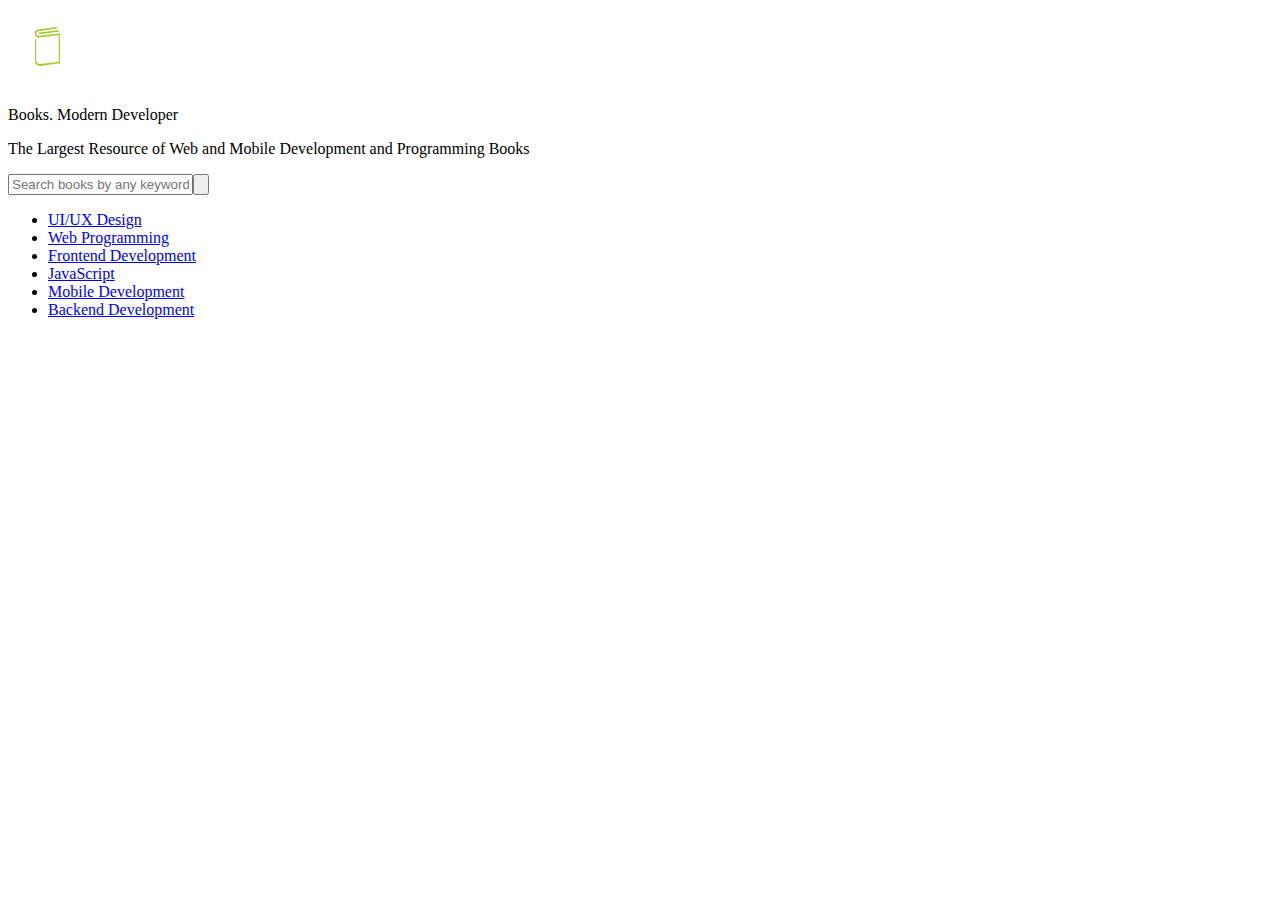
==== index.html @ 2bef48db "Upload images folder with search PNG, update index.html with header section, and fill header.css" ====
<!DOCTYPE html>
<html>
<head>
	<meta charset="utf-8">
	<title>Books.Modern Developer</title>
	<link rel="stylesheet" type="text/css" href="main.css">
	<link href='https://fonts.googleapis.com/css?family=Roboto:400,100,300,500,700,300italic|Roboto+Slab:400,300,700,100' rel='stylesheet' type='text/css'>
</head>
<body>
	<div id="header">
		<div id="header-group">
			<div class="header-content" id="logo">
				<img src="images/books.MD_logo_icon.png">
			</div>
			<div class="header-content" id="logo-text">
				<p id="mo-dev"><span>Books. </span>Modern Developer</p>
				<p>The Largest Resource of Web and Mobile Development and Programming Books</p>
			</div>
			<div  id="search-form">
				<form action="#" method="POST">
					<input type="text" name="" placeholder="Search books by any keyword or title..."><input type="submit" name="" value="">
				</form>
			</div>
		</div>
	</div>

	<nav>
		<ul>
			<li><a href="#a">UI/UX Design</a></li>
			<li><a href="#b">Web Programming</a></li>
			<li><a href="#c">Frontend Development</a></li>
			<li><a href="#">JavaScript</a></li>
			<li><a href="#d">Mobile Development</a></li>
			<li><a href="#e">Backend Development</a></li>
		</ul>
	</nav>
	
  <div id="cards"></div>
  <div id="footer"></div>
</body>
</html>
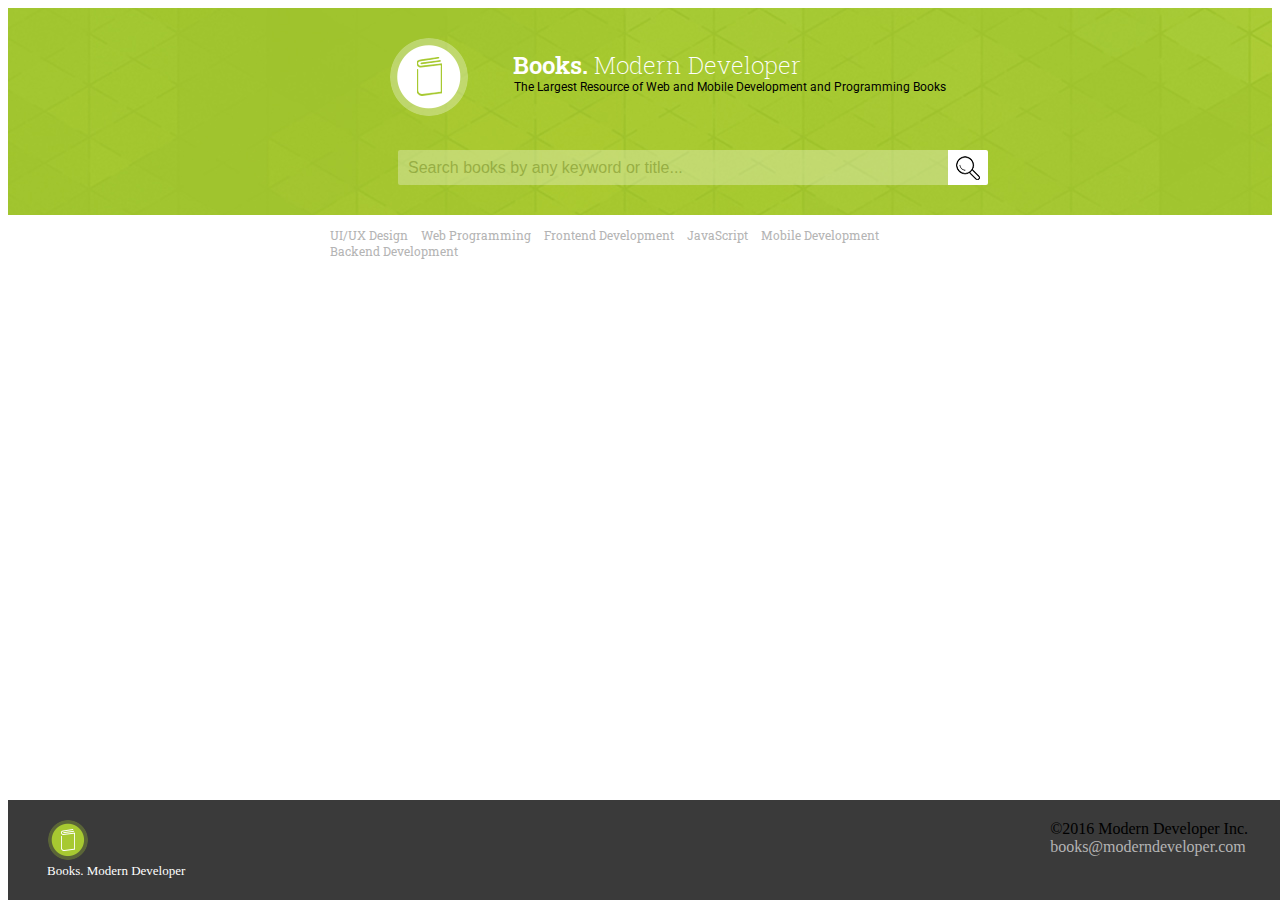
==== commit ac546f31: "Fixed brwoser display quirks in #tagline" ====
--- a/index.html
+++ b/index.html
@@ -3,39 +3,50 @@
 <head>
 	<meta charset="utf-8">
 	<title>Books.Modern Developer</title>
-	<link rel="stylesheet" type="text/css" href="main.css">
+	<link rel="stylesheet" type="text/css" href="header.css">
+	<link rel="stylesheet" type="text/css" href="footer.css">
 	<link href='https://fonts.googleapis.com/css?family=Roboto:400,100,300,500,700,300italic|Roboto+Slab:400,300,700,100' rel='stylesheet' type='text/css'>
 </head>
 <body>
-	<div id="header">
-		<div id="header-group">
-			<div class="header-content" id="logo">
-				<img src="images/books.MD_logo_icon.png">
-			</div>
-			<div class="header-content" id="logo-text">
-				<p id="mo-dev"><span>Books. </span>Modern Developer</p>
-				<p>The Largest Resource of Web and Mobile Development and Programming Books</p>
-			</div>
-			<div  id="search-form">
-				<form action="#" method="POST">
-					<input type="text" name="" placeholder="Search books by any keyword or title..."><input type="submit" name="" value="">
-				</form>
-			</div>
+	<div id="head-bkgd">
+		<div id="logo-and-text">
+			<img src="images/books.MD_logo_icon.png" id="logo">
+			<p id="title">
+				<span class="books">Books. </span>Modern Developer
+			</p>
+			<p id="tagline">The Largest Resource of Web and Mobile Development and Programming Books
+			</p>
 		</div>
+
+		<form action="#" method="POST">
+			<input type="text" name="" placeholder="Search books by any keyword or title..."><button></button>	
+		</form>
 	</div>
 
 	<nav>
 		<ul>
-			<li><a href="#a">UI/UX Design</a></li>
-			<li><a href="#b">Web Programming</a></li>
-			<li><a href="#c">Frontend Development</a></li>
+			<li><a href="#">UI/UX Design</a></li>
+			<li><a href="#">Web Programming</a></li>
+			<li><a href="#">Frontend Development</a></li>
 			<li><a href="#">JavaScript</a></li>
-			<li><a href="#d">Mobile Development</a></li>
-			<li><a href="#e">Backend Development</a></li>
+			<li><a href="#">Mobile Development</a></li>
+			<li><a href="#">Backend Development</a></li>
 		</ul>
 	</nav>
-	
-  <div id="cards"></div>
-  <div id="footer"></div>
+
+  	<div id="cards"></div>
+
+ 	<div id="footer">
+  		<div id="footer-left">
+  			<img src="images/books.MD_footer_logo_icon.png" id="foot-logo">
+  			<p><span class="books">Books. </span>Modern Developer</p>
+  		</div>
+
+  		<p id="footer-right">
+  			&copy;2016 Modern Developer Inc.<br>
+  			<a href="mailto:books@moderndeveloper.com">books@moderndeveloper.com</a>
+  		</p>
+  	</div>
+  </div>
 </body>
 </html>
--- a/header.css
+++ b/header.css
@@ -0,0 +1,146 @@
+body{
+	position: relative;
+}
+
+#head-bkgd{
+	background-image: url('images/books_header_bg.jpg');
+	position: relative;
+}
+
+#logo-and-text{
+	width: 500px;
+	margin: 0 auto;
+
+}
+
+#logo{
+	margin-top: 30px;
+}
+
+#title{
+	display: inline-block;
+	font-family: 'Roboto Slab', serif;
+	font-size: 24px;
+	font-weight: 200;
+	color: #fff;
+
+	position: absolute;
+	top: 17px;
+	left: 505px;
+}
+
+#title span{
+	font-weight: 600;
+}
+
+#tagline{
+	display: inline-block;
+	font-family: 'Roboto', sans-serif;
+	font-size: 12px;
+	position: absolute;
+	top: 60px;
+	left: 506px;
+}
+
+input[type="text"]{
+	box-sizing: border-box;
+	width: 550px;
+	height: 35px;
+
+	border: none;
+	border-top-left-radius: 2px;
+	border-bottom-left-radius: 2px;
+	opacity: .3;
+
+	margin-top: 30px;
+	padding-left: 10px;
+	margin-left: 390px;
+	margin-right: 0;
+	margin-bottom: 30px;
+
+	font-family: 'Ubuntu', sans-serif;
+	font-size: 16px;
+}
+
+button{
+	box-sizing: border-box;
+	width: 40px;
+	height: 35px;
+	background-color: #fff;
+	background-image: url('images/search.png');
+	background-repeat: no-repeat;
+	background-position: center;
+	color: #adcc35;
+
+	border: none;
+	border-top-right-radius: 2px;
+	border-bottom-right-radius: 2px;
+
+	/*This line corrects the issue where the button goes one way in Chrome and the other in Firefox*/
+	position: absolute;
+	bottom: 30px
+}
+
+nav{
+	width: 700px;
+	margin: 0 auto;
+	font-family: 'Roboto Slab', serif;
+	font-size: 12px;
+}
+
+li{
+	display: inline-block;
+	margin-right: 10px;
+}
+
+a{
+	text-decoration: none;
+	color: rgb(180, 180, 180);
+}
+
+a:hover{
+	color: DodgerBlue;
+}
+
+a:focus{
+	color: rgb(166, 200, 51);
+}
+
+#footer{
+	background-color: rgb(58, 58, 58);
+	height: 100px;
+	width: 100%;
+	position: fixed;
+	bottom: 0;
+	margin: 0;
+	max-width: 1350px;
+}
+
+#footer-left{
+	float: left;
+	margin-left: 40px;
+	margin-top: 20px;
+}
+
+#footer-left > p{
+	margin-left: -1px;
+	margin-top: -1px;
+	color: #fff;
+	font-size: 13px;
+}
+
+#foot-logo{
+	
+}
+
+#footer-right{
+	float: right;
+	margin-right: 40px;
+	margin-top: 20px;
+}
+
+#footer-right:hover{
+	color: rgb(100, 100, 100);
+}
+
+
--- a/footer.css
+++ b/footer.css
@@ -0,0 +1 @@
+
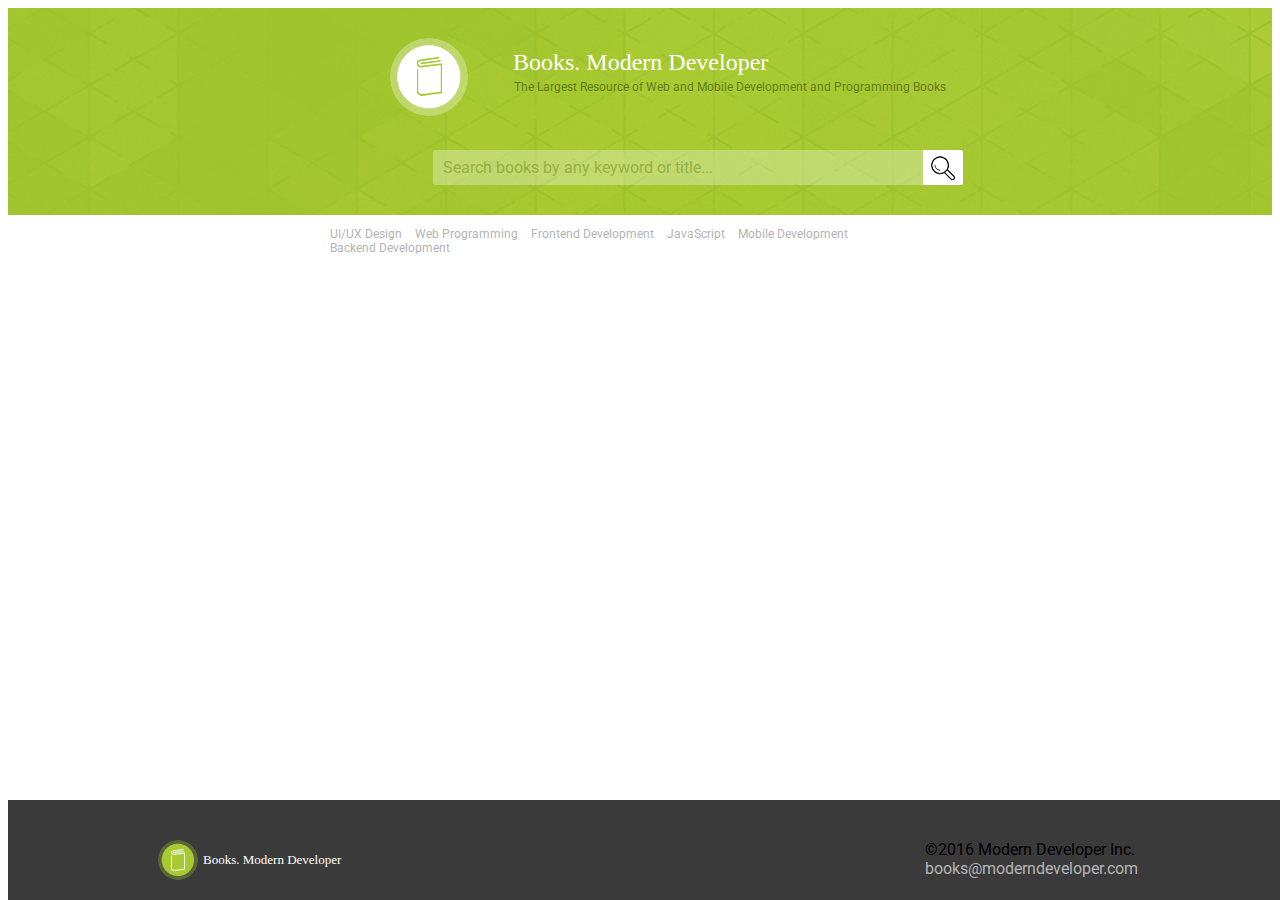
==== commit cfcb34b1: "Fixed browser display quirks for Firefox and Chrome in #tagline" ====
--- a/index.html
+++ b/index.html
@@ -12,7 +12,7 @@
 		<div id="logo-and-text">
 			<img src="images/books.MD_logo_icon.png" id="logo">
 			<p id="title">
-				<span class="books">Books. </span>Modern Developer
+				<span class="light">Books. </span><span class="heavy">Modern Developer</span>
 			</p>
 			<p id="tagline">The Largest Resource of Web and Mobile Development and Programming Books
 			</p>
@@ -39,7 +39,7 @@
  	<div id="footer">
   		<div id="footer-left">
   			<img src="images/books.MD_footer_logo_icon.png" id="foot-logo">
-  			<p><span class="books">Books. </span>Modern Developer</p>
+  			<p><span class="heavy">Books. </span><span class="light">Modern Developer</span></p>
   		</div>
 
   		<p id="footer-right">
--- a/header.css
+++ b/header.css
@@ -10,7 +10,6 @@
 #logo-and-text{
 	width: 500px;
 	margin: 0 auto;
-
 }
 
 #logo{
@@ -19,7 +18,7 @@
 
 #title{
 	display: inline-block;
-	font-family: 'Roboto Slab', serif;
+	font-family: 'Rockwell', serif;
 	font-size: 24px;
 	font-weight: 200;
 	color: #fff;
@@ -30,13 +29,14 @@
 }
 
 #title span{
-	font-weight: 600;
+	font-weight: 500;
 }
 
 #tagline{
 	display: inline-block;
 	font-family: 'Roboto', sans-serif;
 	font-size: 12px;
+	opacity: 0.4;
 	position: absolute;
 	top: 60px;
 	left: 506px;
@@ -44,7 +44,7 @@
 
 input[type="text"]{
 	box-sizing: border-box;
-	width: 550px;
+	width: 490px;
 	height: 35px;
 
 	border: none;
@@ -54,12 +54,13 @@
 
 	margin-top: 30px;
 	padding-left: 10px;
-	margin-left: 390px;
+	margin-left: 425px;
 	margin-right: 0;
 	margin-bottom: 30px;
 
-	font-family: 'Ubuntu', sans-serif;
+	font-family: 'Roboto', sans-serif;
 	font-size: 16px;
+	color: rgb(58, 58, 58);
 }
 
 button{
@@ -84,7 +85,7 @@
 nav{
 	width: 700px;
 	margin: 0 auto;
-	font-family: 'Roboto Slab', serif;
+	font-family: 'Roboto', serif;
 	font-size: 12px;
 }
 
@@ -117,16 +118,25 @@
 }
 
 #footer-left{
+	width: 300px;
 	float: left;
-	margin-left: 40px;
-	margin-top: 20px;
+	margin-left: 150px;
+	margin-top: 40px;
+	position: relative;
 }
 
 #footer-left > p{
-	margin-left: -1px;
-	margin-top: -1px;
+	display: inline-block;
 	color: #fff;
 	font-size: 13px;
+	position: absolute;
+	top: -1px;
+	left: 45px;
+	font-family: 'Rockwell', serif;
+}
+
+.class{
+	font-weight: 200;
 }
 
 #foot-logo{
@@ -135,8 +145,9 @@
 
 #footer-right{
 	float: right;
-	margin-right: 40px;
-	margin-top: 20px;
+	margin-right: 150px;
+	margin-top: 40px;
+	font-family: 'Roboto', sans-serif;
 }
 
 #footer-right:hover{
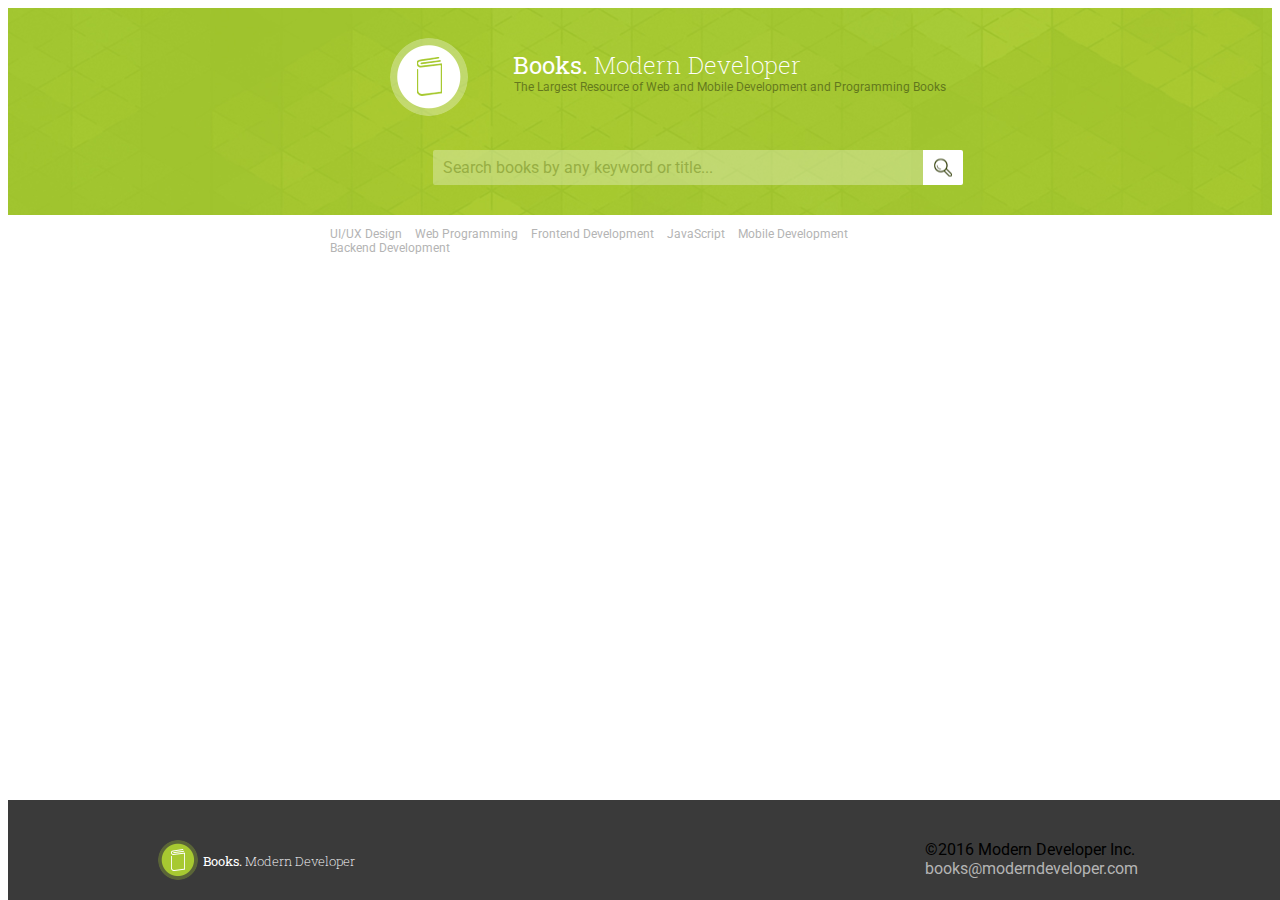
==== commit 83ec92e6: "Add index.html complete with header and footer sections" ====
--- a/index.html
+++ b/index.html
@@ -12,7 +12,7 @@
 		<div id="logo-and-text">
 			<img src="images/books.MD_logo_icon.png" id="logo">
 			<p id="title">
-				<span class="light">Books. </span><span class="heavy">Modern Developer</span>
+				<span class="heavy">Books. </span><span class="light">Modern Developer</span>
 			</p>
 			<p id="tagline">The Largest Resource of Web and Mobile Development and Programming Books
 			</p>
--- a/header.css
+++ b/header.css
@@ -4,6 +4,7 @@
 
 #head-bkgd{
 	background-image: url('images/books_header_bg.jpg');
+	background-size: contain;
 	position: relative;
 }
 
@@ -18,9 +19,8 @@
 
 #title{
 	display: inline-block;
-	font-family: 'Rockwell', serif;
+	font-family: 'Roboto Slab';
 	font-size: 24px;
-	font-weight: 200;
 	color: #fff;
 
 	position: absolute;
@@ -28,8 +28,12 @@
 	left: 505px;
 }
 
-#title span{
-	font-weight: 500;
+.heavy{
+	font-weight: 400;
+}
+
+.light{
+	font-weight: 200;
 }
 
 #tagline{
@@ -132,15 +136,11 @@
 	position: absolute;
 	top: -1px;
 	left: 45px;
-	font-family: 'Rockwell', serif;
+	font-family: 'Roboto Slab', serif;
 }
 
 .class{
 	font-weight: 200;
-}
-
-#foot-logo{
-	
 }
 
 #footer-right{
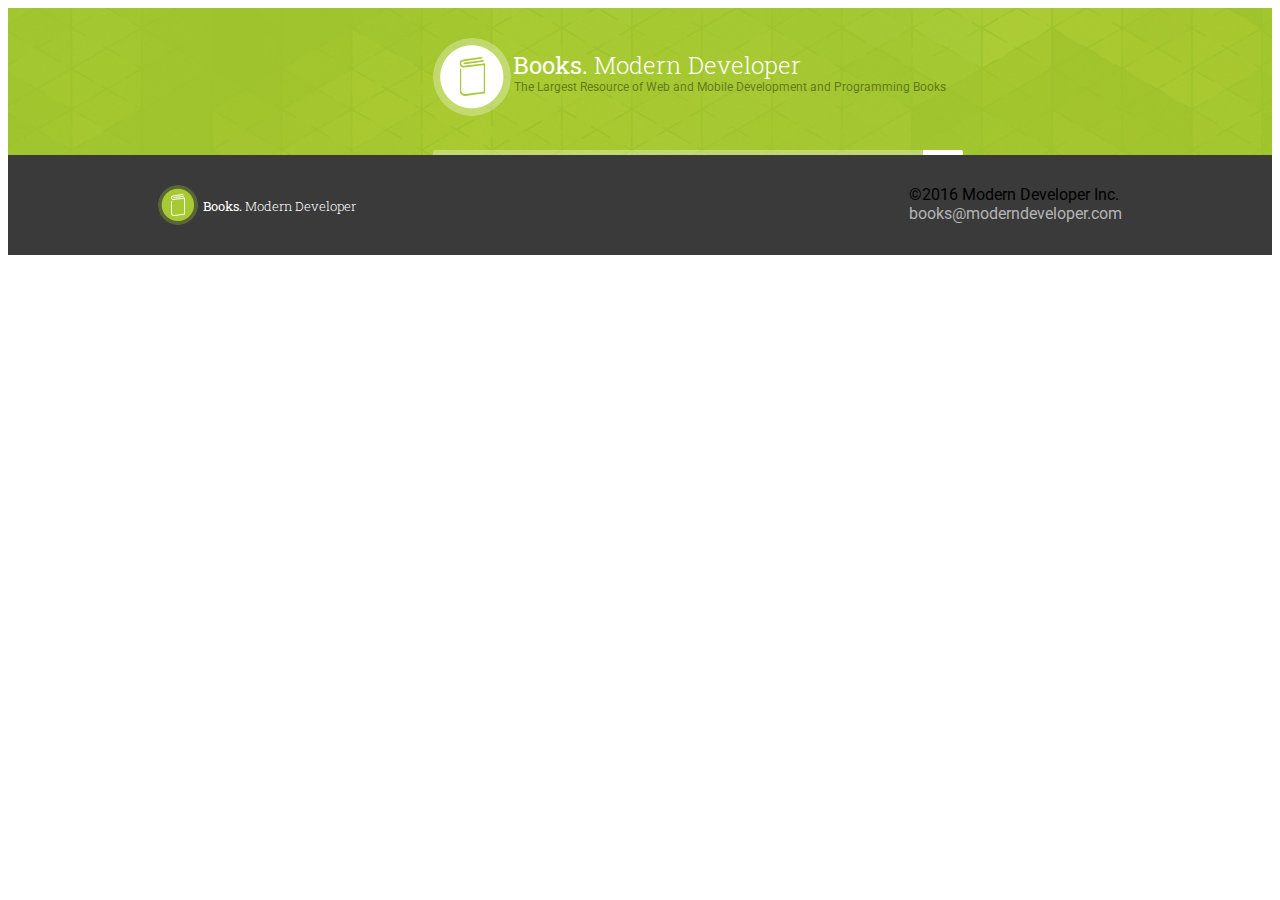
==== commit 6065f581: "Fixed shifting book, button issues, footer max-width" ====
--- a/index.html
+++ b/index.html
@@ -9,17 +9,18 @@
 </head>
 <body>
 	<div id="head-bkgd">
-		<div id="logo-and-text">
+		<div id="envelope">
 			<img src="images/books.MD_logo_icon.png" id="logo">
 			<p id="title">
-				<span class="heavy">Books. </span><span class="light">Modern Developer</span>
+			<span class="heavy">Books. </span><span class="light">Modern Developer</span>
 			</p>
 			<p id="tagline">The Largest Resource of Web and Mobile Development and Programming Books
-			</p>
+				</p>
 		</div>
 
 		<form action="#" method="POST">
-			<input type="text" name="" placeholder="Search books by any keyword or title..."><button></button>	
+			<!-- I've chosen to use an id for then button here.-->
+			<input type="text" name="" placeholder="Search books by any keyword or title..."><button id="search-button"></button>	
 		</form>
 	</div>
 
--- a/header.css
+++ b/header.css
@@ -15,6 +15,7 @@
 
 #logo{
 	margin-top: 30px;
+	margin-left: 425px;
 }
 
 #title{
@@ -33,7 +34,7 @@
 }
 
 .light{
-	font-weight: 200;
+	font-weight: 300;
 }
 
 #tagline{
@@ -67,7 +68,7 @@
 	color: rgb(58, 58, 58);
 }
 
-button{
+#search-button{
 	box-sizing: border-box;
 	width: 40px;
 	height: 35px;
@@ -111,47 +112,3 @@
 	color: rgb(166, 200, 51);
 }
 
-#footer{
-	background-color: rgb(58, 58, 58);
-	height: 100px;
-	width: 100%;
-	position: fixed;
-	bottom: 0;
-	margin: 0;
-	max-width: 1350px;
-}
-
-#footer-left{
-	width: 300px;
-	float: left;
-	margin-left: 150px;
-	margin-top: 40px;
-	position: relative;
-}
-
-#footer-left > p{
-	display: inline-block;
-	color: #fff;
-	font-size: 13px;
-	position: absolute;
-	top: -1px;
-	left: 45px;
-	font-family: 'Roboto Slab', serif;
-}
-
-.class{
-	font-weight: 200;
-}
-
-#footer-right{
-	float: right;
-	margin-right: 150px;
-	margin-top: 40px;
-	font-family: 'Roboto', sans-serif;
-}
-
-#footer-right:hover{
-	color: rgb(100, 100, 100);
-}
-
-
--- a/footer.css
+++ b/footer.css
@@ -1 +1,46 @@
+#footer{
+	background-color: rgb(58, 58, 58);
+	height: 100px;
+	width: 100%;
+	position: absolute;
+	bottom: 0;
+	margin-top: 30px;
+	/*I'm changing the width to a percentage so it doesn't stretch when window is reduced.*/
+	width: 100%;
+}
 
+#footer-left{
+	width: 300px;
+	float: left;
+	margin-left: 150px;
+	margin-top: 30px;
+	position: relative;
+}
+
+#footer-left > p{
+	display: inline-block;
+	color: #fff;
+	font-size: 13px;
+	position: absolute;
+	top: -1px;
+	left: 45px;
+	font-family: 'Roboto Slab', serif;
+}
+
+.class{
+	font-weight: 200;
+}
+
+#footer-right{
+	float: right;
+	margin-right: 150px;
+	margin-top: 30px;
+	font-family: 'Roboto', sans-serif;
+}
+
+#footer-right:hover{
+	color: rgb(100, 100, 100);
+}
+
+
+
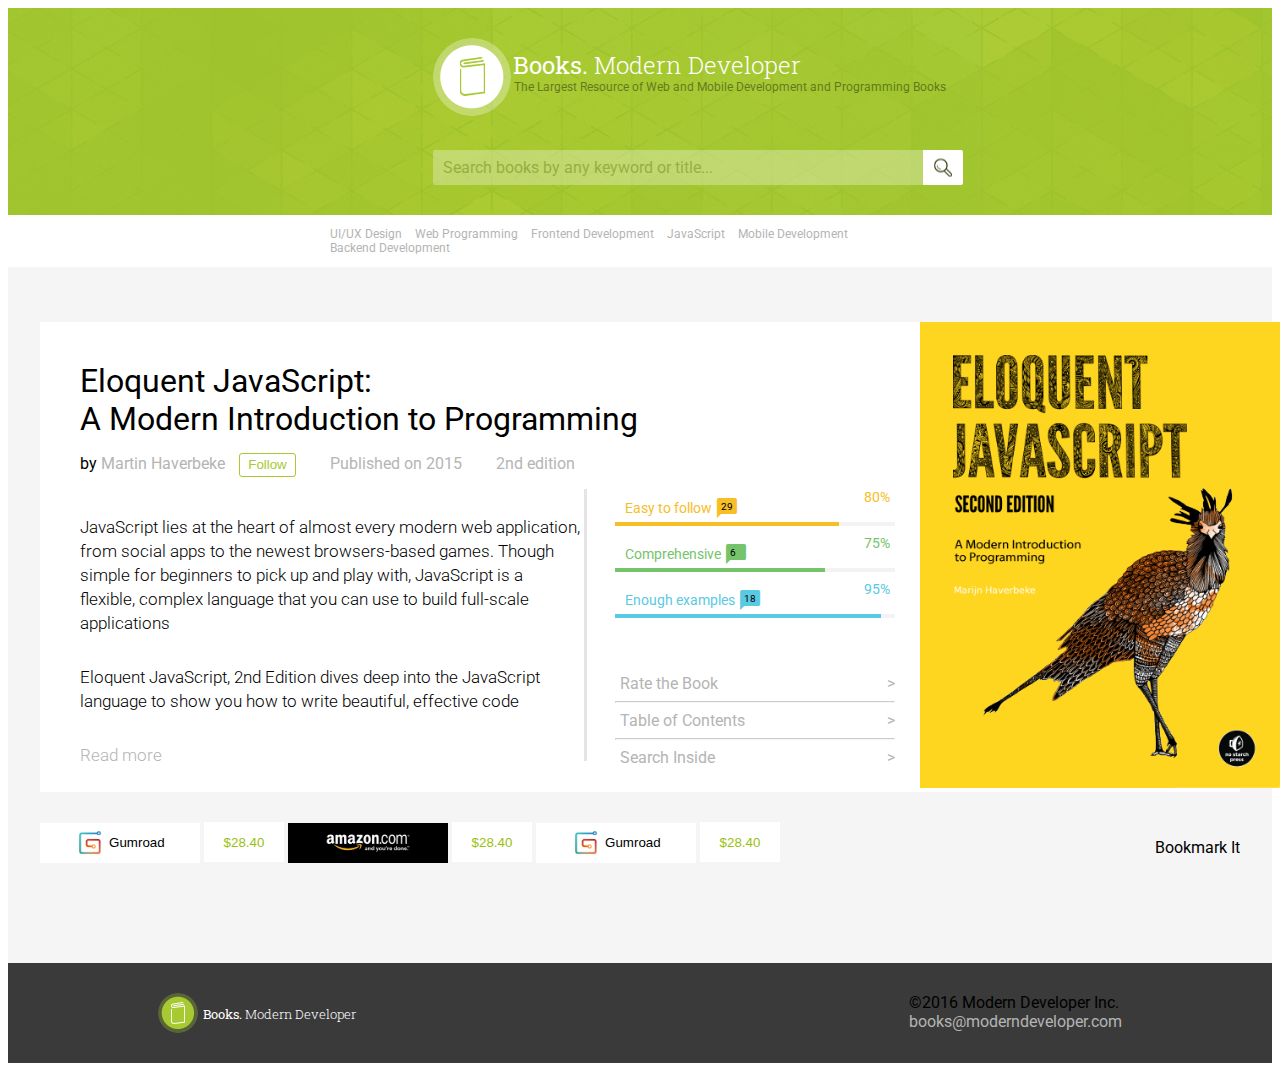
==== commit 34cc91b4: "Updated progress" ====
--- a/index.html
+++ b/index.html
@@ -4,8 +4,10 @@
 	<meta charset="utf-8">
 	<title>Books.Modern Developer</title>
 	<link rel="stylesheet" type="text/css" href="header.css">
+	<link rel="stylesheet" type="text/css" href="cards.css">
 	<link rel="stylesheet" type="text/css" href="footer.css">
 	<link href='https://fonts.googleapis.com/css?family=Roboto:400,100,300,500,700,300italic|Roboto+Slab:400,300,700,100' rel='stylesheet' type='text/css'>
+	<link href="https://fonts.googleapis.com/icon?family=Material+Icons" rel="stylesheet">
 </head>
 <body>
 	<div id="head-bkgd">
@@ -20,7 +22,7 @@
 
 		<form action="#" method="POST">
 			<!-- I've chosen to use an id for then button here.-->
-			<input type="text" name="" placeholder="Search books by any keyword or title..."><button id="search-button"></button>	
+			<input type="text" name="" placeholder="Search books by any keyword or title..."><button id="search-button"></button>
 		</form>
 	</div>
 
@@ -35,7 +37,96 @@
 		</ul>
 	</nav>
 
-  	<div id="cards"></div>
+  <div id="cards">
+		<div class="card-container">
+      <div class="card">
+        <div class="info">
+          <h1 class="book-title">Eloquent JavaScript:<br>A Modern Introduction to Programming</h1>
+          <div class="book-info">
+            <p class="book-author">by <a href="#">Martin Haverbeke</a></p>
+            <button type="button" class="follow">Follow</button>
+            <p class="book-date">Published on 2015</p>
+            <p class="book-edition">2nd edition</p>
+          </div>
+          <div class="book-details">
+            <div class="book-description">
+              <p>JavaScript lies at the heart of almost every modern web application, from social apps to the newest browsers-based games. Though simple for beginners to pick up and play with, JavaScript is a flexible, complex language that you can use to build full-scale applications</p>
+              <p>Eloquent JavaScript, 2nd Edition dives deep into the JavaScript language to show you how to write beautiful, effective code</p>
+              <a href="#">Read more</a>
+            </div>
+            <div class="vertical-line"></div>
+            <div class="book-additional-info">
+              <div class="book-ratings">
+                <div class="rating">
+                  <div class="rating-title">
+                    <p class="rating-name yellowish">Easy to follow</p>
+                    <div class="rating-marker"><i class="material-icons yellowish">chat_bubble</i><span>29</span></div>
+                    <p class="rating-pct yellowish">80%</p>
+                  </div>
+                  <div class="rating-line-yellow"></div>
+                  <div class="rating-line-grey"></div>
+                </div>
+								<div class="rating">
+                  <div class="rating-title">
+                    <p class="rating-name reddish">Comprehensive</p>
+                    <div class="rating-marker"><i class="material-icons reddish">chat_bubble</i><span>6</span></div>
+                    <p class="rating-pct reddish">75%</p>
+                  </div>
+                  <div class="rating-line-red"></div>
+                  <div class="rating-line-grey"></div>
+                </div>
+								<div class="rating">
+                  <div class="rating-title">
+                    <p class="rating-name blueish">Enough examples</p>
+                    <div class="rating-marker"><i class="material-icons blueish">chat_bubble</i><span>18</span></div>
+                    <p class="rating-pct blueish">95%</p>
+                  </div>
+                  <div class="rating-line-blue"></div>
+                  <div class="rating-line-grey"></div>
+                </div>
+              </div>
+              <div class="book-links">
+                <div class="link">
+                  <a href="#"><span class="link-name">Rate the Book</span><span class="link-arrow">></span></a>
+									<hr>
+									<a href="#"><span class="link-name">Table of Contents</span><span class="link-arrow">></span></a>
+									<hr>
+									<a href="#"><span class="link-name">Search Inside</span><span class="link-arrow">></span></a>
+                </div>
+              </div>
+            </div>
+          </div>
+        </div>
+        <img class="book-img" src="images/eloquent.png">
+      </div>
+      <div class="buttons">
+        <div class="buy-button-div">
+          <button type="button" class="buy-button gumroad">
+						<img src="images/gumroad.jpg">
+						<p>Gumroad</p>
+					</button>
+          <button type="button" class="price-tag">$28.40</button>
+        </div>
+				<div class="buy-button-div">
+          <button type="button" class="buy-button amazon">
+						<img src="images/amazon.png">
+					</button>
+          <button type="button" class="price-tag">$28.40</button>
+        </div>
+				<div class="buy-button-div">
+          <button type="button" class="buy-button gumroad">
+						<img src="images/gumroad.jpg">
+						<p>Gumroad</p>
+					</button>
+          <button type="button" class="price-tag">$28.40</button>
+        </div>
+        <div class="bookmark-button">
+          <div class="bookmark-icon"></div>
+          <p>Bookmark It</p>
+        </div>
+      </div>
+    </div>
+	</div>
 
  	<div id="footer">
   		<div id="footer-left">
--- a/cards.css
+++ b/cards.css
@@ -0,0 +1,239 @@
+#cards {
+  font-family: Roboto;
+  background-color: #F5F5F5;
+  padding-top: 55px;
+  padding-bottom: 200px;
+}
+
+.card-container {
+  width: 1200px;
+  margin-left: auto;
+  margin-right: auto;
+}
+
+.card {
+  background-color: white;
+  height: 470px;
+}
+
+.info {
+  width: 840px;
+  float: left;
+  margin-left: 40px;
+  margin-top: 40px;
+}
+
+.book-img {
+  position: absolute;
+  width: 360px;
+  float: right;
+}
+
+.book-title {
+  margin: 0;
+  font-size: 32px;
+  font-weight: 400;
+}
+
+.book-info > * {
+  display: inline-block;
+}
+
+.follow {
+  margin-left: 10px;
+  background-color: white;
+  height: 24px;
+  width: 57px;
+  border-radius: 3px;
+  color: #A7C931;
+  border: 1px solid #A7C931;
+}
+
+.book-date,
+.book-edition {
+  color: #B5B5B5;
+  margin-left: 30px;
+}
+
+.book-details > * {
+  display: inline-block;
+}
+
+.book-description {
+  width: 500px;
+  font-size: 1.08rem;
+  line-height: 1.5rem;
+  font-weight: 300;
+}
+
+.book-description > * {
+  margin-bottom: 30px;
+}
+
+.vertical-line {
+  width: 1px;
+  border: 1px solid #E5E5E5;
+  height: 270px;
+  background-color: #E5E5E5;
+}
+
+.book-additional-info {
+  position: relative;
+  margin-left: 24px;
+  height: 270px;
+  width: 280px;
+  vertical-align: top;
+}
+
+.yellowish {
+  color: #F7BE26;
+}
+
+.reddish {
+  color: #75C36A;
+}
+
+.blueish {
+  color: #5AC9E3;
+}
+
+.book-ratings {
+  height: 50%;
+}
+
+.rating {
+  margin-bottom: 5px;
+}
+
+.rating-title > * {
+  display: inline-block;
+  margin: 0;
+}
+
+.rating-title {
+  padding-left: 10px;
+  padding-right: 5px;
+  margin-bottom: 5px;
+  font-family: Roboto;
+  font-size: 0.9rem;
+}
+
+.rating-marker i {
+  position: relative;
+  top: 7px;
+}
+
+.rating-marker span {
+  position: relative;
+  font-size: 0.6rem;
+  left: -18px;
+  top: -3px;
+}
+
+.rating-pct {
+  float: right;
+}
+
+.rating-line-yellow {
+  position: relative;
+  height: 4px;
+  width: 80%;
+  background-color: #F7BE26;
+  z-index: 2;
+}
+
+.rating-line-red {
+  position: relative;
+  height: 4px;
+  width: 75%;
+  background-color: #75C36A;
+  z-index: 2;
+}
+
+.rating-line-blue {
+  position: relative;
+  height: 4px;
+  width: 95%;
+  background-color: #5AC9E3;
+  z-index: 2;
+}
+
+.rating-line-grey {
+  position: relative;
+  top: -4px;
+  height: 4px;
+  width: 100%;
+  background-color: #F3F3F3;
+  z-index: 1;
+}
+
+.book-links {
+  position: relative;
+  top: 50px;
+}
+
+.link a {
+  padding-left: 5px;
+  padding-right: 5px;
+}
+
+.link hr {
+  opacity: 0.5;
+}
+
+.link-arrow {
+  float: right;
+}
+
+.buttons > * {
+  display: inline-block;
+}
+
+.buttons {
+  margin-top: 30px;
+}
+
+.bookmark-button {
+  float: right;
+}
+
+.buy-button-div > * {
+  display: inline;
+}
+
+.buy-button {
+  width: 160px;
+  height: 40px;
+  border: 0px;
+}
+
+.buy-button > * {
+  display: inline-block;
+  vertical-align: middle;
+}
+
+.buy-button img {
+  height: 30px;
+}
+
+.buy-button p {
+  margin: 0;
+}
+
+.price-tag {
+  color: #98C10B;
+  background-color: white;
+  width: 80px;
+  height: 40px;
+  border: 0px;
+}
+
+.gumroad {
+  background-color: white;
+}
+
+.amazon {
+  background-color: black;
+  width: 160px;
+  height: 40px;
+}
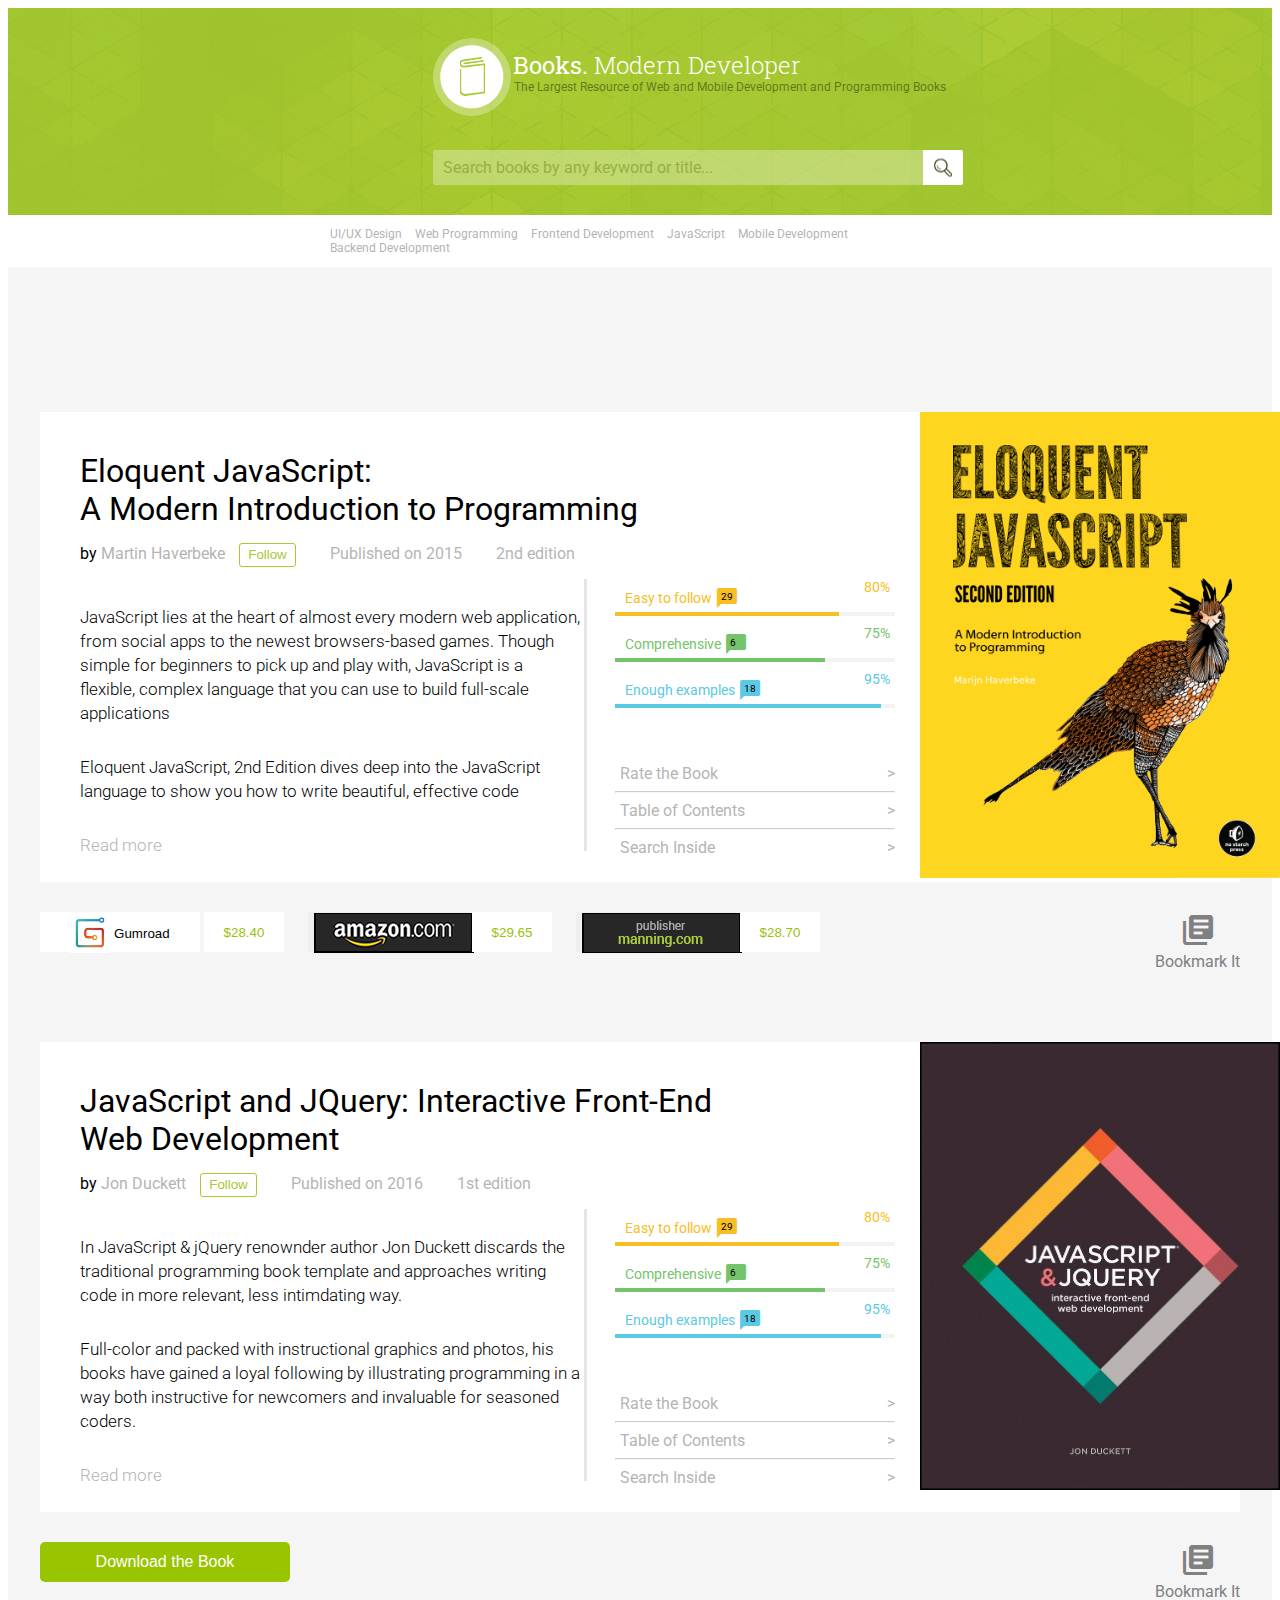
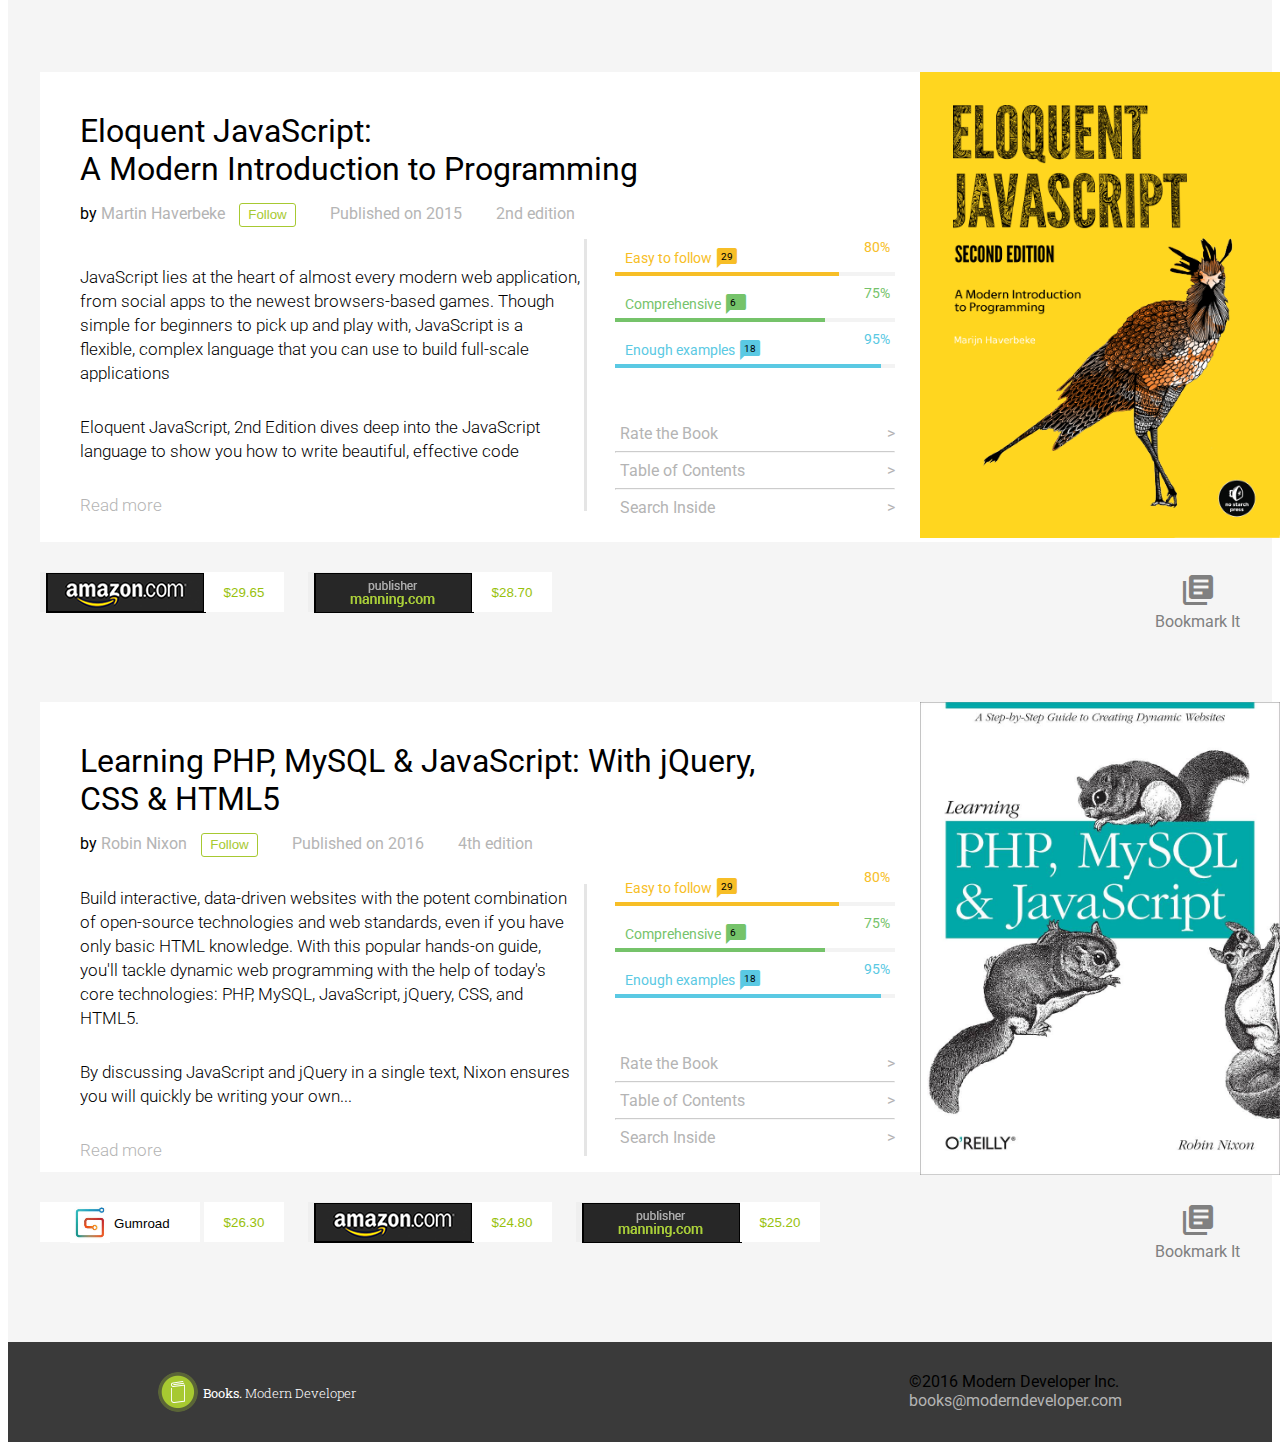
==== commit 481d0f18: "Finished the cards" ====
--- a/index.html
+++ b/index.html
@@ -111,21 +111,262 @@
           <button type="button" class="buy-button amazon">
 						<img src="images/amazon.png">
 					</button>
-          <button type="button" class="price-tag">$28.40</button>
-        </div>
-				<div class="buy-button-div">
-          <button type="button" class="buy-button gumroad">
-						<img src="images/gumroad.jpg">
-						<p>Gumroad</p>
-					</button>
-          <button type="button" class="price-tag">$28.40</button>
+          <button type="button" class="price-tag">$29.65</button>
+        </div>
+				<div class="buy-button-div">
+          <button type="button" class="buy-button manning">
+						<img src="images/manning.png">
+					</button>
+          <button type="button" class="price-tag">$28.70</button>
         </div>
         <div class="bookmark-button">
-          <div class="bookmark-icon"></div>
+          <div class="bookmark-icon"><i class="material-icons">library_books</i></div>
           <p>Bookmark It</p>
         </div>
       </div>
     </div>
+
+		<div class="card-container">
+      <div class="card">
+        <div class="info">
+          <h1 class="book-title">JavaScript and JQuery: Interactive Front-End<br>Web Development</h1>
+          <div class="book-info">
+            <p class="book-author">by <a href="#">Jon Duckett</a></p>
+            <button type="button" class="follow">Follow</button>
+            <p class="book-date">Published on 2016</p>
+            <p class="book-edition">1st edition</p>
+          </div>
+          <div class="book-details">
+            <div class="book-description">
+              <p>In JavaScript & jQuery renownder author Jon Duckett discards the traditional programming book template and approaches writing code in more relevant, less intimdating way.</p>
+              <p>Full-color and packed with instructional graphics and photos, his books have gained a loyal following by illustrating programming in a way both instructive for newcomers and invaluable for seasoned coders.</p>
+              <a href="#">Read more</a>
+            </div>
+            <div class="vertical-line"></div>
+            <div class="book-additional-info">
+              <div class="book-ratings">
+                <div class="rating">
+                  <div class="rating-title">
+                    <p class="rating-name yellowish">Easy to follow</p>
+                    <div class="rating-marker"><i class="material-icons yellowish">chat_bubble</i><span>29</span></div>
+                    <p class="rating-pct yellowish">80%</p>
+                  </div>
+                  <div class="rating-line-yellow"></div>
+                  <div class="rating-line-grey"></div>
+                </div>
+								<div class="rating">
+                  <div class="rating-title">
+                    <p class="rating-name reddish">Comprehensive</p>
+                    <div class="rating-marker"><i class="material-icons reddish">chat_bubble</i><span>6</span></div>
+                    <p class="rating-pct reddish">75%</p>
+                  </div>
+                  <div class="rating-line-red"></div>
+                  <div class="rating-line-grey"></div>
+                </div>
+								<div class="rating">
+                  <div class="rating-title">
+                    <p class="rating-name blueish">Enough examples</p>
+                    <div class="rating-marker"><i class="material-icons blueish">chat_bubble</i><span>18</span></div>
+                    <p class="rating-pct blueish">95%</p>
+                  </div>
+                  <div class="rating-line-blue"></div>
+                  <div class="rating-line-grey"></div>
+                </div>
+              </div>
+              <div class="book-links">
+                <div class="link">
+                  <a href="#"><span class="link-name">Rate the Book</span><span class="link-arrow">></span></a>
+									<hr>
+									<a href="#"><span class="link-name">Table of Contents</span><span class="link-arrow">></span></a>
+									<hr>
+									<a href="#"><span class="link-name">Search Inside</span><span class="link-arrow">></span></a>
+                </div>
+              </div>
+            </div>
+          </div>
+        </div>
+        <img class="book-img" src="images/duckett.jpg">
+      </div>
+      <div class="buttons">
+				<div class="buy-button-div">
+          <button type="button" class="download">Download the Book</button>
+        </div>
+        <div class="bookmark-button">
+          <div class="bookmark-icon"><i class="material-icons">library_books</i></div>
+          <p>Bookmark It</p>
+        </div>
+      </div>
+    </div>
+
+		<div class="card-container">
+      <div class="card">
+        <div class="info">
+          <h1 class="book-title">Eloquent JavaScript:<br>A Modern Introduction to Programming</h1>
+          <div class="book-info">
+            <p class="book-author">by <a href="#">Martin Haverbeke</a></p>
+            <button type="button" class="follow">Follow</button>
+            <p class="book-date">Published on 2015</p>
+            <p class="book-edition">2nd edition</p>
+          </div>
+          <div class="book-details">
+            <div class="book-description">
+              <p>JavaScript lies at the heart of almost every modern web application, from social apps to the newest browsers-based games. Though simple for beginners to pick up and play with, JavaScript is a flexible, complex language that you can use to build full-scale applications</p>
+              <p>Eloquent JavaScript, 2nd Edition dives deep into the JavaScript language to show you how to write beautiful, effective code</p>
+              <a href="#">Read more</a>
+            </div>
+            <div class="vertical-line"></div>
+            <div class="book-additional-info">
+              <div class="book-ratings">
+                <div class="rating">
+                  <div class="rating-title">
+                    <p class="rating-name yellowish">Easy to follow</p>
+                    <div class="rating-marker"><i class="material-icons yellowish">chat_bubble</i><span>29</span></div>
+                    <p class="rating-pct yellowish">80%</p>
+                  </div>
+                  <div class="rating-line-yellow"></div>
+                  <div class="rating-line-grey"></div>
+                </div>
+								<div class="rating">
+                  <div class="rating-title">
+                    <p class="rating-name reddish">Comprehensive</p>
+                    <div class="rating-marker"><i class="material-icons reddish">chat_bubble</i><span>6</span></div>
+                    <p class="rating-pct reddish">75%</p>
+                  </div>
+                  <div class="rating-line-red"></div>
+                  <div class="rating-line-grey"></div>
+                </div>
+								<div class="rating">
+                  <div class="rating-title">
+                    <p class="rating-name blueish">Enough examples</p>
+                    <div class="rating-marker"><i class="material-icons blueish">chat_bubble</i><span>18</span></div>
+                    <p class="rating-pct blueish">95%</p>
+                  </div>
+                  <div class="rating-line-blue"></div>
+                  <div class="rating-line-grey"></div>
+                </div>
+              </div>
+              <div class="book-links">
+                <div class="link">
+                  <a href="#"><span class="link-name">Rate the Book</span><span class="link-arrow">></span></a>
+									<hr>
+									<a href="#"><span class="link-name">Table of Contents</span><span class="link-arrow">></span></a>
+									<hr>
+									<a href="#"><span class="link-name">Search Inside</span><span class="link-arrow">></span></a>
+                </div>
+              </div>
+            </div>
+          </div>
+        </div>
+        <img class="book-img" src="images/eloquent.png">
+      </div>
+      <div class="buttons">
+				<div class="buy-button-div">
+          <button type="button" class="buy-button amazon">
+						<img src="images/amazon.png">
+					</button>
+          <button type="button" class="price-tag">$29.65</button>
+        </div>
+				<div class="buy-button-div">
+          <button type="button" class="buy-button manning">
+						<img src="images/manning.png">
+					</button>
+          <button type="button" class="price-tag">$28.70</button>
+        </div>
+        <div class="bookmark-button">
+          <div class="bookmark-icon"><i class="material-icons">library_books</i></div>
+          <p>Bookmark It</p>
+        </div>
+      </div>
+    </div>
+
+		<div class="card-container">
+		      <div class="card">
+		        <div class="info">
+		          <h1 class="book-title">Learning PHP, MySQL & JavaScript: With jQuery,<br>CSS & HTML5</h1>
+		          <div class="book-info">
+		            <p class="book-author">by <a href="#">Robin Nixon</a></p>
+		            <button type="button" class="follow">Follow</button>
+		            <p class="book-date">Published on 2016</p>
+		            <p class="book-edition">4th edition</p>
+		          </div>
+		          <div class="book-details">
+		            <div class="book-description">
+		              <p>Build interactive, data-driven websites with the potent combination of open-source technologies and web standards, even if you have only basic HTML knowledge. With this popular hands-on guide, you'll tackle dynamic web programming with the help of today's core technologies: PHP, MySQL, JavaScript, jQuery, CSS, and HTML5.</p>
+		              <p>By discussing JavaScript and jQuery in a single text, Nixon ensures you will quickly be writing your own...</p>
+		              <a href="#">Read more</a>
+		            </div>
+		            <div class="vertical-line"></div>
+		            <div class="book-additional-info">
+		              <div class="book-ratings">
+		                <div class="rating">
+		                  <div class="rating-title">
+		                    <p class="rating-name yellowish">Easy to follow</p>
+		                    <div class="rating-marker"><i class="material-icons yellowish">chat_bubble</i><span>29</span></div>
+		                    <p class="rating-pct yellowish">80%</p>
+		                  </div>
+		                  <div class="rating-line-yellow"></div>
+		                  <div class="rating-line-grey"></div>
+		                </div>
+										<div class="rating">
+		                  <div class="rating-title">
+		                    <p class="rating-name reddish">Comprehensive</p>
+		                    <div class="rating-marker"><i class="material-icons reddish">chat_bubble</i><span>6</span></div>
+		                    <p class="rating-pct reddish">75%</p>
+		                  </div>
+		                  <div class="rating-line-red"></div>
+		                  <div class="rating-line-grey"></div>
+		                </div>
+										<div class="rating">
+		                  <div class="rating-title">
+		                    <p class="rating-name blueish">Enough examples</p>
+		                    <div class="rating-marker"><i class="material-icons blueish">chat_bubble</i><span>18</span></div>
+		                    <p class="rating-pct blueish">95%</p>
+		                  </div>
+		                  <div class="rating-line-blue"></div>
+		                  <div class="rating-line-grey"></div>
+		                </div>
+		              </div>
+		              <div class="book-links">
+		                <div class="link">
+		                  <a href="#"><span class="link-name">Rate the Book</span><span class="link-arrow">></span></a>
+											<hr>
+											<a href="#"><span class="link-name">Table of Contents</span><span class="link-arrow">></span></a>
+											<hr>
+											<a href="#"><span class="link-name">Search Inside</span><span class="link-arrow">></span></a>
+		                </div>
+		              </div>
+		            </div>
+		          </div>
+		        </div>
+		        <img class="book-img" src="images/nixon.jpg">
+		      </div>
+		      <div class="buttons">
+		        <div class="buy-button-div">
+		          <button type="button" class="buy-button gumroad">
+								<img src="images/gumroad.jpg">
+								<p>Gumroad</p>
+							</button>
+		          <button type="button" class="price-tag">$26.30</button>
+		        </div>
+						<div class="buy-button-div">
+		          <button type="button" class="buy-button amazon">
+								<img src="images/amazon.png">
+							</button>
+		          <button type="button" class="price-tag">$24.80</button>
+		        </div>
+						<div class="buy-button-div">
+		          <button type="button" class="buy-button manning">
+								<img src="images/manning.png">
+							</button>
+		          <button type="button" class="price-tag">$25.20</button>
+		        </div>
+		        <div class="bookmark-button">
+		          <div class="bookmark-icon"><i class="material-icons">library_books</i></div>
+		          <p>Bookmark It</p>
+		        </div>
+		      </div>
+		    </div>
+
 	</div>
 
  	<div id="footer">
--- a/cards.css
+++ b/cards.css
@@ -9,6 +9,7 @@
   width: 1200px;
   margin-left: auto;
   margin-right: auto;
+  margin-top: 90px;
 }
 
 .card {
@@ -212,8 +213,8 @@
   vertical-align: middle;
 }
 
-.buy-button img {
-  height: 30px;
+.gumroad img {
+  height: 40px;
 }
 
 .buy-button p {
@@ -226,14 +227,42 @@
   width: 80px;
   height: 40px;
   border: 0px;
+  margin-right: 20px;
 }
 
 .gumroad {
   background-color: white;
 }
 
-.amazon {
+.amazon img {
   background-color: black;
   width: 160px;
   height: 40px;
 }
+
+.bookmark-button {
+  color: grey;
+}
+
+.bookmark-icon {
+  display: block;
+  text-align: center;
+}
+
+.bookmark-icon i {
+  font-size: 36px;
+}
+
+.bookmark-button p {
+  margin: 0;
+}
+
+.download {
+  background-color: #98C400;
+  color: white;
+  font-size: 16px;
+  width: 250px;
+  height: 40px;
+  border-radius: 5px;
+  border: 0;
+}
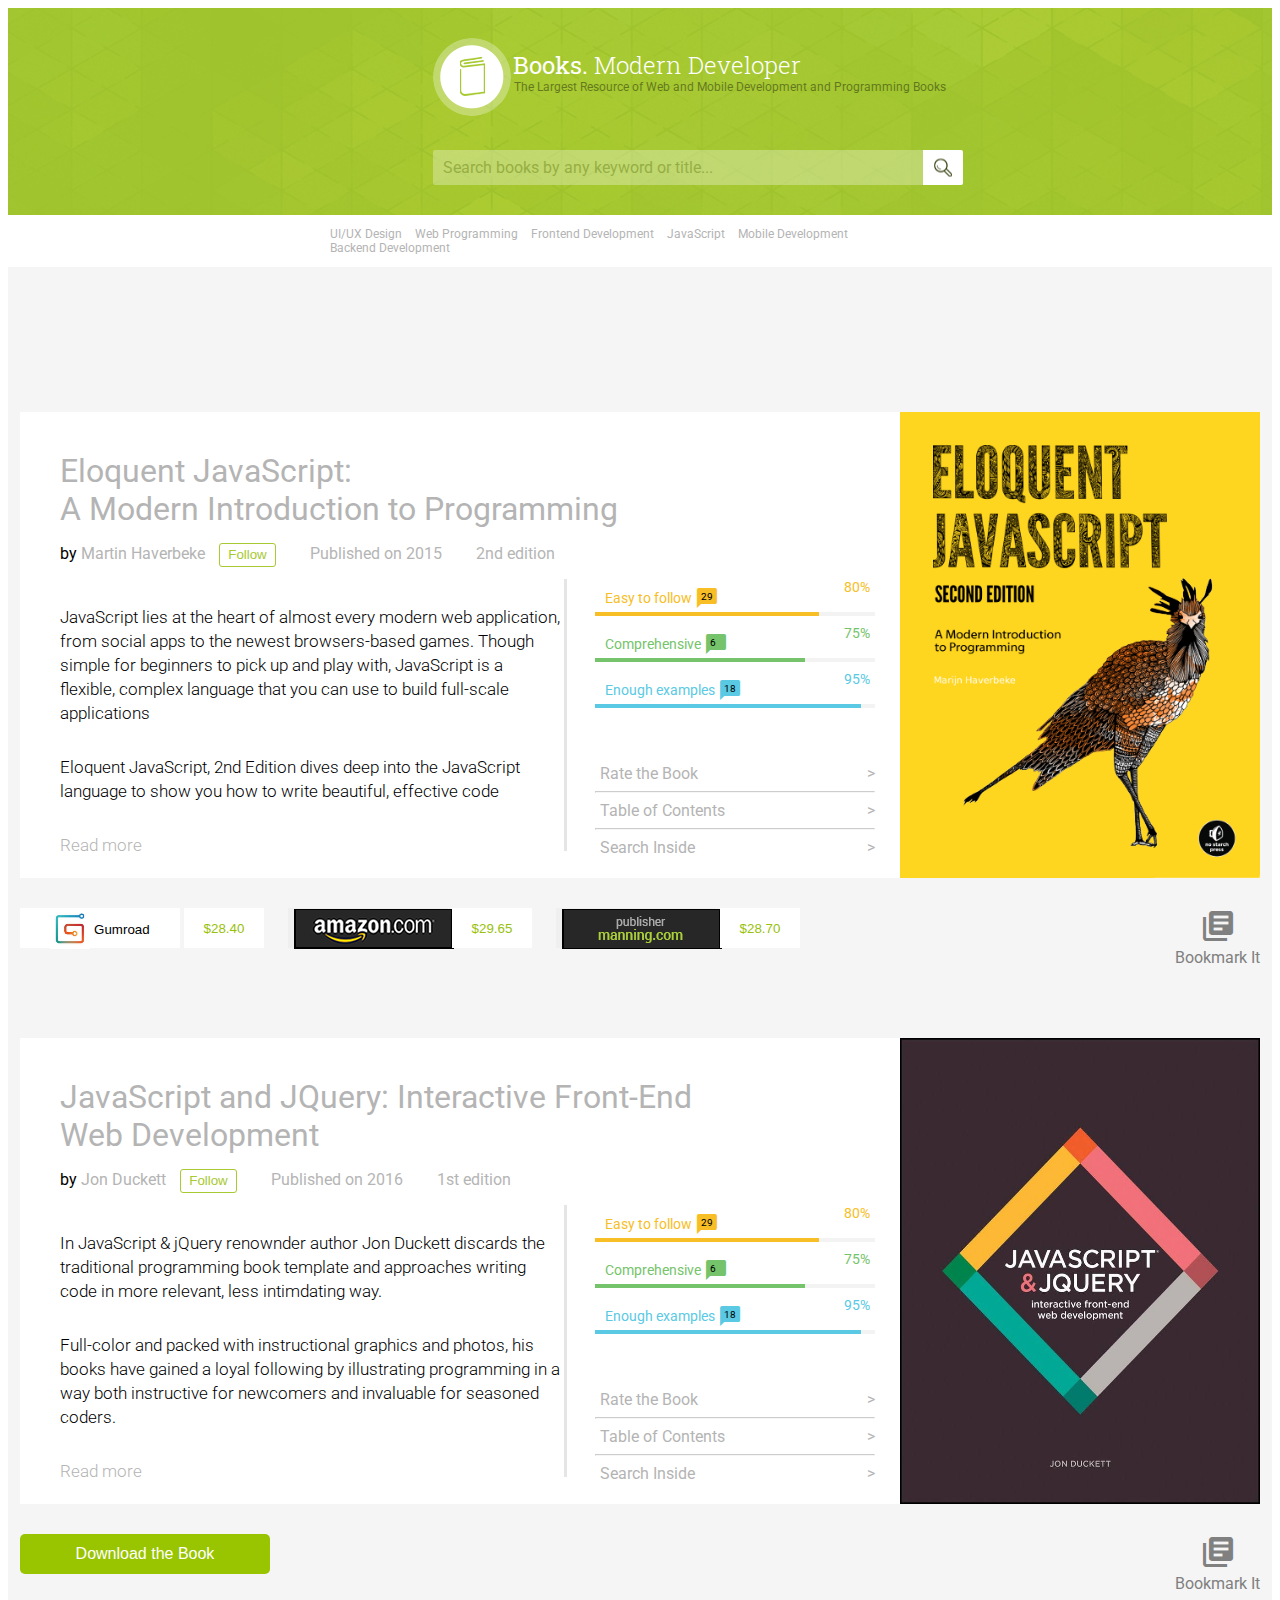
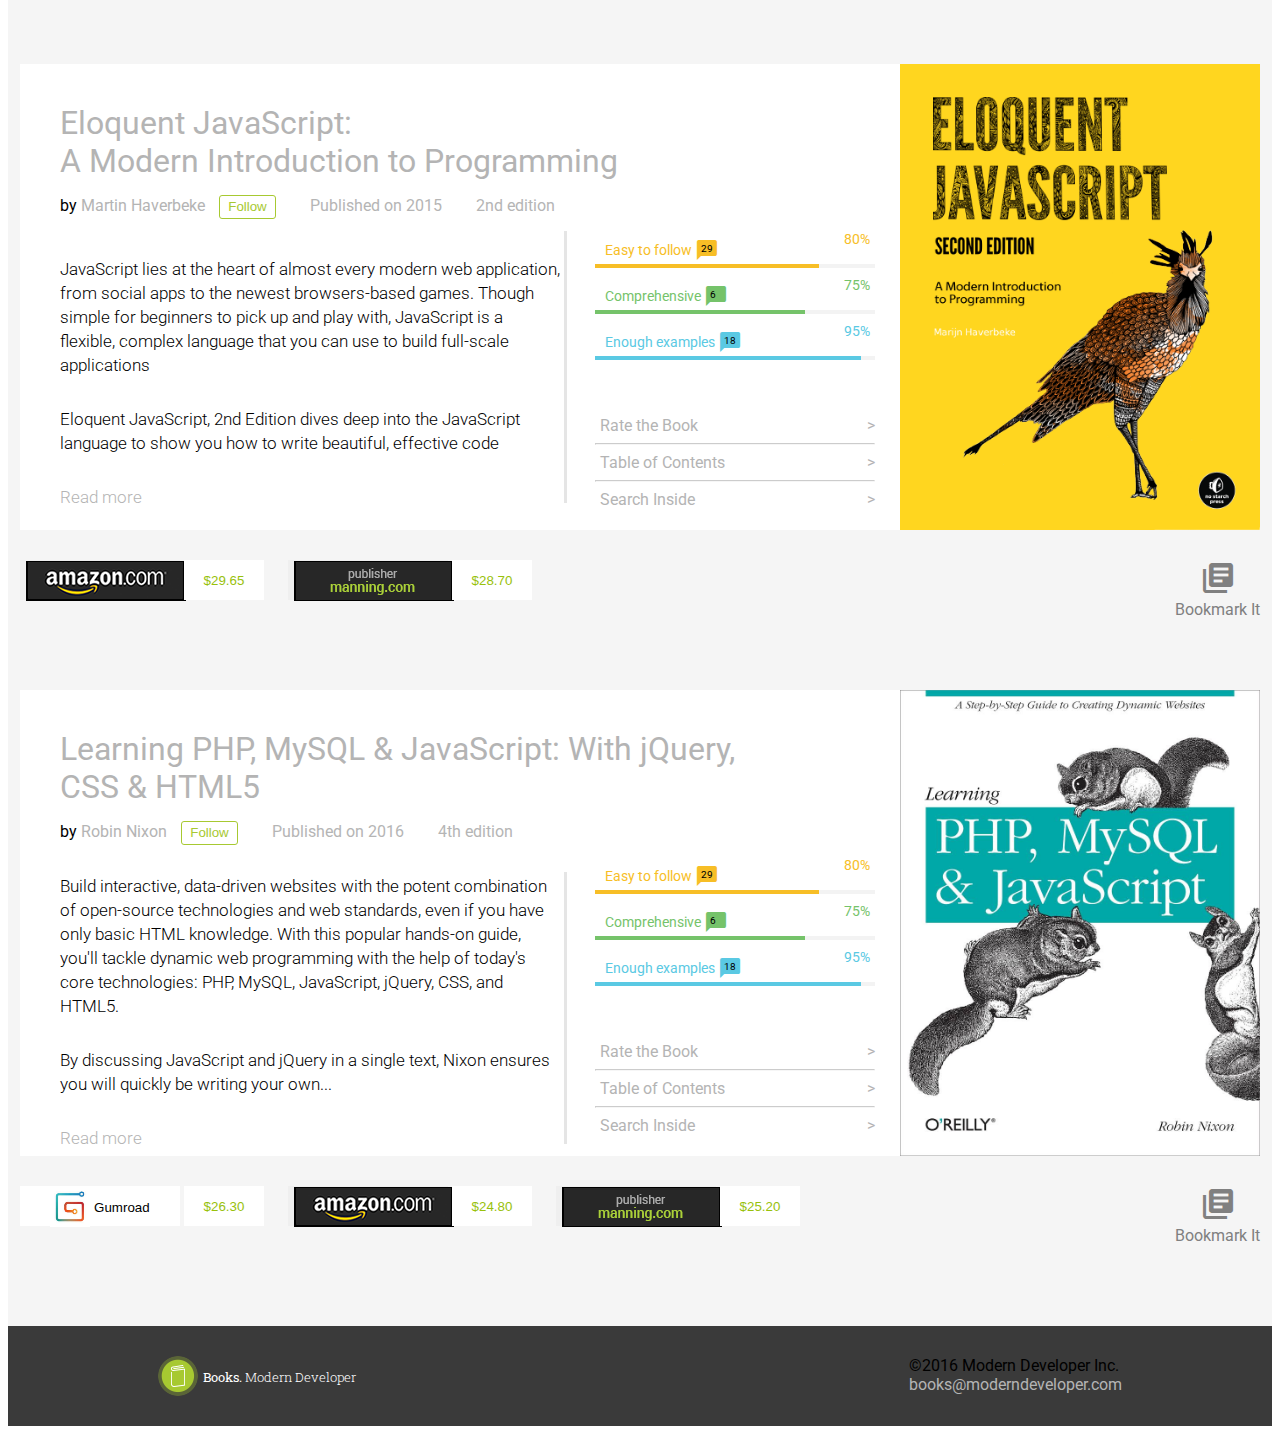
==== commit 25595add: "Modify index.html and cards.css" ====
--- a/index.html
+++ b/index.html
@@ -1,47 +1,47 @@
 <!DOCTYPE html>
 <html>
 <head>
-	<meta charset="utf-8">
-	<title>Books.Modern Developer</title>
-	<link rel="stylesheet" type="text/css" href="header.css">
-	<link rel="stylesheet" type="text/css" href="cards.css">
-	<link rel="stylesheet" type="text/css" href="footer.css">
-	<link href='https://fonts.googleapis.com/css?family=Roboto:400,100,300,500,700,300italic|Roboto+Slab:400,300,700,100' rel='stylesheet' type='text/css'>
-	<link href="https://fonts.googleapis.com/icon?family=Material+Icons" rel="stylesheet">
+  <meta charset="utf-8">
+  <title>Books.Modern Developer</title>
+  <link rel="stylesheet" type="text/css" href="header.css">
+  <link rel="stylesheet" type="text/css" href="cards.css">
+  <link rel="stylesheet" type="text/css" href="footer.css">
+  <link href='https://fonts.googleapis.com/css?family=Roboto:400,100,300,500,700,300italic|Roboto+Slab:400,300,700,100' rel='stylesheet' type='text/css'>
+  <link href="https://fonts.googleapis.com/icon?family=Material+Icons" rel="stylesheet">
 </head>
 <body>
-	<div id="head-bkgd">
-		<div id="envelope">
-			<img src="images/books.MD_logo_icon.png" id="logo">
-			<p id="title">
-			<span class="heavy">Books. </span><span class="light">Modern Developer</span>
-			</p>
-			<p id="tagline">The Largest Resource of Web and Mobile Development and Programming Books
-				</p>
-		</div>
-
-		<form action="#" method="POST">
-			<!-- I've chosen to use an id for then button here.-->
-			<input type="text" name="" placeholder="Search books by any keyword or title..."><button id="search-button"></button>
-		</form>
-	</div>
-
-	<nav>
-		<ul>
-			<li><a href="#">UI/UX Design</a></li>
-			<li><a href="#">Web Programming</a></li>
-			<li><a href="#">Frontend Development</a></li>
-			<li><a href="#">JavaScript</a></li>
-			<li><a href="#">Mobile Development</a></li>
-			<li><a href="#">Backend Development</a></li>
-		</ul>
-	</nav>
+  <div id="head-bkgd">
+    <div id="envelope">
+      <img src="images/books.MD_logo_icon.png" id="logo">
+      <p id="title">
+      <span class="heavy">Books. </span><span class="light">Modern Developer</span>
+      </p>
+      <p id="tagline">The Largest Resource of Web and Mobile Development and Programming Books
+        </p>
+    </div>
+
+    <form action="#" method="POST">
+      <!-- I've chosen to use an id for then button here.-->
+      <input type="text" name="" placeholder="Search books by any keyword or title..."><button id="search-button"></button>
+    </form>
+  </div>
+
+  <nav>
+    <ul>
+      <li><a href="#">UI/UX Design</a></li>
+      <li><a href="#">Web Programming</a></li>
+      <li><a href="#">Frontend Development</a></li>
+      <li><a href="#">JavaScript</a></li>
+      <li><a href="#">Mobile Development</a></li>
+      <li><a href="#">Backend Development</a></li>
+    </ul>
+  </nav>
 
   <div id="cards">
-		<div class="card-container">
+    <div class="card-container">
       <div class="card">
         <div class="info">
-          <h1 class="book-title">Eloquent JavaScript:<br>A Modern Introduction to Programming</h1>
+          <a href="#"><h1 class="book-title">Eloquent JavaScript:<br>A Modern Introduction to Programming</h1></a>
           <div class="book-info">
             <p class="book-author">by <a href="#">Martin Haverbeke</a></p>
             <button type="button" class="follow">Follow</button>
@@ -66,7 +66,7 @@
                   <div class="rating-line-yellow"></div>
                   <div class="rating-line-grey"></div>
                 </div>
-								<div class="rating">
+                <div class="rating">
                   <div class="rating-title">
                     <p class="rating-name reddish">Comprehensive</p>
                     <div class="rating-marker"><i class="material-icons reddish">chat_bubble</i><span>6</span></div>
@@ -75,7 +75,7 @@
                   <div class="rating-line-red"></div>
                   <div class="rating-line-grey"></div>
                 </div>
-								<div class="rating">
+                <div class="rating">
                   <div class="rating-title">
                     <p class="rating-name blueish">Enough examples</p>
                     <div class="rating-marker"><i class="material-icons blueish">chat_bubble</i><span>18</span></div>
@@ -88,35 +88,44 @@
               <div class="book-links">
                 <div class="link">
                   <a href="#"><span class="link-name">Rate the Book</span><span class="link-arrow">></span></a>
-									<hr>
-									<a href="#"><span class="link-name">Table of Contents</span><span class="link-arrow">></span></a>
-									<hr>
-									<a href="#"><span class="link-name">Search Inside</span><span class="link-arrow">></span></a>
-                </div>
-              </div>
-            </div>
-          </div>
-        </div>
-        <img class="book-img" src="images/eloquent.png">
+                  <hr>
+                  <a href="#"><span class="link-name">Table of Contents</span><span class="link-arrow">></span></a>
+                  <hr>
+                  <a href="#"><span class="link-name">Search Inside</span><span class="link-arrow">></span></a>
+                </div>
+              </div>
+            </div>
+          </div>
+        </div>
+        <a href="#"><img class="book-img" src="images/eloquent.png"></a>
       </div>
       <div class="buttons">
         <div class="buy-button-div">
-          <button type="button" class="buy-button gumroad">
-						<img src="images/gumroad.jpg">
-						<p>Gumroad</p>
-					</button>
+          <a href="#">
+            <button type="button" class="buy-button gumroad">
+            <img src="images/gumroad.jpg">
+            <p>Gumroad</p>
+           </button>
+          </a>
+
           <button type="button" class="price-tag">$28.40</button>
         </div>
-				<div class="buy-button-div">
-          <button type="button" class="buy-button amazon">
-						<img src="images/amazon.png">
-					</button>
+        <div class="buy-button-div">
+          <a href="#">
+            <button type="button" class="buy-button amazon">
+            <img src="images/amazon.png">
+           </button>
+          </a>
+
           <button type="button" class="price-tag">$29.65</button>
         </div>
-				<div class="buy-button-div">
-          <button type="button" class="buy-button manning">
-						<img src="images/manning.png">
-					</button>
+        <div class="buy-button-div">
+          <a href="#">
+            <button type="button" class="buy-button manning">
+            <img src="images/manning.png">
+           </button>
+          </a>
+
           <button type="button" class="price-tag">$28.70</button>
         </div>
         <div class="bookmark-button">
@@ -126,10 +135,10 @@
       </div>
     </div>
 
-		<div class="card-container">
+    <div class="card-container">
       <div class="card">
         <div class="info">
-          <h1 class="book-title">JavaScript and JQuery: Interactive Front-End<br>Web Development</h1>
+          <a href="#"><h1 class="book-title">JavaScript and JQuery: Interactive Front-End<br>Web Development</h1></a>
           <div class="book-info">
             <p class="book-author">by <a href="#">Jon Duckett</a></p>
             <button type="button" class="follow">Follow</button>
@@ -154,7 +163,7 @@
                   <div class="rating-line-yellow"></div>
                   <div class="rating-line-grey"></div>
                 </div>
-								<div class="rating">
+                <div class="rating">
                   <div class="rating-title">
                     <p class="rating-name reddish">Comprehensive</p>
                     <div class="rating-marker"><i class="material-icons reddish">chat_bubble</i><span>6</span></div>
@@ -163,7 +172,7 @@
                   <div class="rating-line-red"></div>
                   <div class="rating-line-grey"></div>
                 </div>
-								<div class="rating">
+                <div class="rating">
                   <div class="rating-title">
                     <p class="rating-name blueish">Enough examples</p>
                     <div class="rating-marker"><i class="material-icons blueish">chat_bubble</i><span>18</span></div>
@@ -176,20 +185,20 @@
               <div class="book-links">
                 <div class="link">
                   <a href="#"><span class="link-name">Rate the Book</span><span class="link-arrow">></span></a>
-									<hr>
-									<a href="#"><span class="link-name">Table of Contents</span><span class="link-arrow">></span></a>
-									<hr>
-									<a href="#"><span class="link-name">Search Inside</span><span class="link-arrow">></span></a>
-                </div>
-              </div>
-            </div>
-          </div>
-        </div>
-        <img class="book-img" src="images/duckett.jpg">
+                  <hr>
+                  <a href="#"><span class="link-name">Table of Contents</span><span class="link-arrow">></span></a>
+                  <hr>
+                  <a href="#"><span class="link-name">Search Inside</span><span class="link-arrow">></span></a>
+                </div>
+              </div>
+            </div>
+          </div>
+        </div>
+        <a href="#"><img class="book-img" src="images/duckett.jpg"></a>
       </div>
       <div class="buttons">
-				<div class="buy-button-div">
-          <button type="button" class="download">Download the Book</button>
+        <div class="buy-button-div">
+          <a href="#"><button type="button" class="download">Download the Book</button></a>
         </div>
         <div class="bookmark-button">
           <div class="bookmark-icon"><i class="material-icons">library_books</i></div>
@@ -198,10 +207,10 @@
       </div>
     </div>
 
-		<div class="card-container">
+    <div class="card-container">
       <div class="card">
         <div class="info">
-          <h1 class="book-title">Eloquent JavaScript:<br>A Modern Introduction to Programming</h1>
+          <a href="#"><h1 class="book-title">Eloquent JavaScript:<br>A Modern Introduction to Programming</h1></a>
           <div class="book-info">
             <p class="book-author">by <a href="#">Martin Haverbeke</a></p>
             <button type="button" class="follow">Follow</button>
@@ -226,7 +235,7 @@
                   <div class="rating-line-yellow"></div>
                   <div class="rating-line-grey"></div>
                 </div>
-								<div class="rating">
+                <div class="rating">
                   <div class="rating-title">
                     <p class="rating-name reddish">Comprehensive</p>
                     <div class="rating-marker"><i class="material-icons reddish">chat_bubble</i><span>6</span></div>
@@ -235,7 +244,7 @@
                   <div class="rating-line-red"></div>
                   <div class="rating-line-grey"></div>
                 </div>
-								<div class="rating">
+                <div class="rating">
                   <div class="rating-title">
                     <p class="rating-name blueish">Enough examples</p>
                     <div class="rating-marker"><i class="material-icons blueish">chat_bubble</i><span>18</span></div>
@@ -248,28 +257,31 @@
               <div class="book-links">
                 <div class="link">
                   <a href="#"><span class="link-name">Rate the Book</span><span class="link-arrow">></span></a>
-									<hr>
-									<a href="#"><span class="link-name">Table of Contents</span><span class="link-arrow">></span></a>
-									<hr>
-									<a href="#"><span class="link-name">Search Inside</span><span class="link-arrow">></span></a>
-                </div>
-              </div>
-            </div>
-          </div>
-        </div>
-        <img class="book-img" src="images/eloquent.png">
+                  <hr>
+                  <a href="#"><span class="link-name">Table of Contents</span><span class="link-arrow">></span></a>
+                  <hr>
+                  <a href="#"><span class="link-name">Search Inside</span><span class="link-arrow">></span></a>
+                </div>
+              </div>
+            </div>
+          </div>
+        </div>
+        <a href="#"><img class="book-img" src="images/eloquent.png"></a>
       </div>
       <div class="buttons">
-				<div class="buy-button-div">
-          <button type="button" class="buy-button amazon">
-						<img src="images/amazon.png">
-					</button>
+        <div class="buy-button-div">
+          <a href="#"><button type="button" class="buy-button amazon">
+            <img src="images/amazon.png">
+           </button>
+          </a>
           <button type="button" class="price-tag">$29.65</button>
         </div>
-				<div class="buy-button-div">
-          <button type="button" class="buy-button manning">
-						<img src="images/manning.png">
-					</button>
+        <div class="buy-button-div">
+          <a href="#">
+            <button type="button" class="buy-button manning">
+            <img src="images/manning.png">
+           </button>
+          </a>
           <button type="button" class="price-tag">$28.70</button>
         </div>
         <div class="bookmark-button">
@@ -279,107 +291,113 @@
       </div>
     </div>
 
-		<div class="card-container">
-		      <div class="card">
-		        <div class="info">
-		          <h1 class="book-title">Learning PHP, MySQL & JavaScript: With jQuery,<br>CSS & HTML5</h1>
-		          <div class="book-info">
-		            <p class="book-author">by <a href="#">Robin Nixon</a></p>
-		            <button type="button" class="follow">Follow</button>
-		            <p class="book-date">Published on 2016</p>
-		            <p class="book-edition">4th edition</p>
-		          </div>
-		          <div class="book-details">
-		            <div class="book-description">
-		              <p>Build interactive, data-driven websites with the potent combination of open-source technologies and web standards, even if you have only basic HTML knowledge. With this popular hands-on guide, you'll tackle dynamic web programming with the help of today's core technologies: PHP, MySQL, JavaScript, jQuery, CSS, and HTML5.</p>
-		              <p>By discussing JavaScript and jQuery in a single text, Nixon ensures you will quickly be writing your own...</p>
-		              <a href="#">Read more</a>
-		            </div>
-		            <div class="vertical-line"></div>
-		            <div class="book-additional-info">
-		              <div class="book-ratings">
-		                <div class="rating">
-		                  <div class="rating-title">
-		                    <p class="rating-name yellowish">Easy to follow</p>
-		                    <div class="rating-marker"><i class="material-icons yellowish">chat_bubble</i><span>29</span></div>
-		                    <p class="rating-pct yellowish">80%</p>
-		                  </div>
-		                  <div class="rating-line-yellow"></div>
-		                  <div class="rating-line-grey"></div>
-		                </div>
-										<div class="rating">
-		                  <div class="rating-title">
-		                    <p class="rating-name reddish">Comprehensive</p>
-		                    <div class="rating-marker"><i class="material-icons reddish">chat_bubble</i><span>6</span></div>
-		                    <p class="rating-pct reddish">75%</p>
-		                  </div>
-		                  <div class="rating-line-red"></div>
-		                  <div class="rating-line-grey"></div>
-		                </div>
-										<div class="rating">
-		                  <div class="rating-title">
-		                    <p class="rating-name blueish">Enough examples</p>
-		                    <div class="rating-marker"><i class="material-icons blueish">chat_bubble</i><span>18</span></div>
-		                    <p class="rating-pct blueish">95%</p>
-		                  </div>
-		                  <div class="rating-line-blue"></div>
-		                  <div class="rating-line-grey"></div>
-		                </div>
-		              </div>
-		              <div class="book-links">
-		                <div class="link">
-		                  <a href="#"><span class="link-name">Rate the Book</span><span class="link-arrow">></span></a>
-											<hr>
-											<a href="#"><span class="link-name">Table of Contents</span><span class="link-arrow">></span></a>
-											<hr>
-											<a href="#"><span class="link-name">Search Inside</span><span class="link-arrow">></span></a>
-		                </div>
-		              </div>
-		            </div>
-		          </div>
-		        </div>
-		        <img class="book-img" src="images/nixon.jpg">
-		      </div>
-		      <div class="buttons">
-		        <div class="buy-button-div">
-		          <button type="button" class="buy-button gumroad">
-								<img src="images/gumroad.jpg">
-								<p>Gumroad</p>
-							</button>
-		          <button type="button" class="price-tag">$26.30</button>
-		        </div>
-						<div class="buy-button-div">
-		          <button type="button" class="buy-button amazon">
-								<img src="images/amazon.png">
-							</button>
-		          <button type="button" class="price-tag">$24.80</button>
-		        </div>
-						<div class="buy-button-div">
-		          <button type="button" class="buy-button manning">
-								<img src="images/manning.png">
-							</button>
-		          <button type="button" class="price-tag">$25.20</button>
-		        </div>
-		        <div class="bookmark-button">
-		          <div class="bookmark-icon"><i class="material-icons">library_books</i></div>
-		          <p>Bookmark It</p>
-		        </div>
-		      </div>
-		    </div>
-
-	</div>
-
- 	<div id="footer">
-  		<div id="footer-left">
-  			<img src="images/books.MD_footer_logo_icon.png" id="foot-logo">
-  			<p><span class="heavy">Books. </span><span class="light">Modern Developer</span></p>
-  		</div>
-
-  		<p id="footer-right">
-  			&copy;2016 Modern Developer Inc.<br>
-  			<a href="mailto:books@moderndeveloper.com">books@moderndeveloper.com</a>
-  		</p>
-  	</div>
+    <div class="card-container">
+          <div class="card">
+            <div class="info">
+              <a href="#"><h1 class="book-title">Learning PHP, MySQL & JavaScript: With jQuery,<br>CSS & HTML5</h1></a>
+              <div class="book-info">
+                <p class="book-author">by <a href="#">Robin Nixon</a></p>
+                <button type="button" class="follow">Follow</button>
+                <p class="book-date">Published on 2016</p>
+                <p class="book-edition">4th edition</p>
+              </div>
+              <div class="book-details">
+                <div class="book-description">
+                  <p>Build interactive, data-driven websites with the potent combination of open-source technologies and web standards, even if you have only basic HTML knowledge. With this popular hands-on guide, you'll tackle dynamic web programming with the help of today's core technologies: PHP, MySQL, JavaScript, jQuery, CSS, and HTML5.</p>
+                  <p>By discussing JavaScript and jQuery in a single text, Nixon ensures you will quickly be writing your own...</p>
+                  <a href="#">Read more</a>
+                </div>
+                <div class="vertical-line"></div>
+                <div class="book-additional-info">
+                  <div class="book-ratings">
+                    <div class="rating">
+                      <div class="rating-title">
+                        <p class="rating-name yellowish">Easy to follow</p>
+                        <div class="rating-marker"><i class="material-icons yellowish">chat_bubble</i><span>29</span></div>
+                        <p class="rating-pct yellowish">80%</p>
+                      </div>
+                      <div class="rating-line-yellow"></div>
+                      <div class="rating-line-grey"></div>
+                    </div>
+                    <div class="rating">
+                      <div class="rating-title">
+                        <p class="rating-name reddish">Comprehensive</p>
+                        <div class="rating-marker"><i class="material-icons reddish">chat_bubble</i><span>6</span></div>
+                        <p class="rating-pct reddish">75%</p>
+                      </div>
+                      <div class="rating-line-red"></div>
+                      <div class="rating-line-grey"></div>
+                    </div>
+                    <div class="rating">
+                      <div class="rating-title">
+                        <p class="rating-name blueish">Enough examples</p>
+                        <div class="rating-marker"><i class="material-icons blueish">chat_bubble</i><span>18</span></div>
+                        <p class="rating-pct blueish">95%</p>
+                      </div>
+                      <div class="rating-line-blue"></div>
+                      <div class="rating-line-grey"></div>
+                    </div>
+                  </div>
+                  <div class="book-links">
+                    <div class="link">
+                      <a href="#"><span class="link-name">Rate the Book</span><span class="link-arrow">></span></a>
+                      <hr>
+                      <a href="#"><span class="link-name">Table of Contents</span><span class="link-arrow">></span></a>
+                      <hr>
+                      <a href="#"><span class="link-name">Search Inside</span><span class="link-arrow">></span></a>
+                    </div>
+                  </div>
+                </div>
+              </div>
+            </div>
+            <a href="#"><img class="book-img" src="images/nixon.jpg"></a>
+          </div>
+          <div class="buttons">
+            <div class="buy-button-div">
+              <a href="#">
+                <button type="button" class="buy-button gumroad">
+                  <img src="images/gumroad.jpg">
+                  <p>Gumroad</p>
+               </button>
+              </a>
+              <button type="button" class="price-tag">$26.30</button>
+            </div>
+            <div class="buy-button-div">
+              <a href="#">
+                <button type="button" class="buy-button amazon">
+                  <img src="images/amazon.png">
+               </button>
+              </a>
+              <button type="button" class="price-tag">$24.80</button>
+            </div>
+            <div class="buy-button-div">
+              <a href='#'>
+                <button type="button" class="buy-button manning">
+                  <img src="images/manning.png">
+                </button>
+              </a>
+              <button type="button" class="price-tag">$25.20</button>
+            </div>
+            <div class="bookmark-button">
+              <div class="bookmark-icon"><i class="material-icons">library_books</i></div>
+              <p>Bookmark It</p>
+            </div>
+          </div>
+        </div>
+
+  </div>
+
+  <div id="footer">
+      <div id="footer-left">
+        <img src="images/books.MD_footer_logo_icon.png" id="foot-logo">
+        <p><span class="heavy">Books. </span><span class="light">Modern Developer</span></p>
+      </div>
+
+      <p id="footer-right">
+        &copy;2016 Modern Developer Inc.<br>
+        <a href="mailto:books@moderndeveloper.com">books@moderndeveloper.com</a>
+      </p>
+    </div>
   </div>
 </body>
 </html>
--- a/cards.css
+++ b/cards.css
@@ -1,3 +1,4 @@
+
 #cards {
   font-family: Roboto;
   background-color: #F5F5F5;
@@ -6,7 +7,7 @@
 }
 
 .card-container {
-  width: 1200px;
+  width: 1240px;
   margin-left: auto;
   margin-right: auto;
   margin-top: 90px;
@@ -14,7 +15,7 @@
 
 .card {
   background-color: white;
-  height: 470px;
+  height: 466px;
 }
 
 .info {
@@ -27,6 +28,8 @@
 .book-img {
   position: absolute;
   width: 360px;
+  /* The images are different sizes, let's make them all the size of the card*/
+  height: 466px;
   float: right;
 }
 
